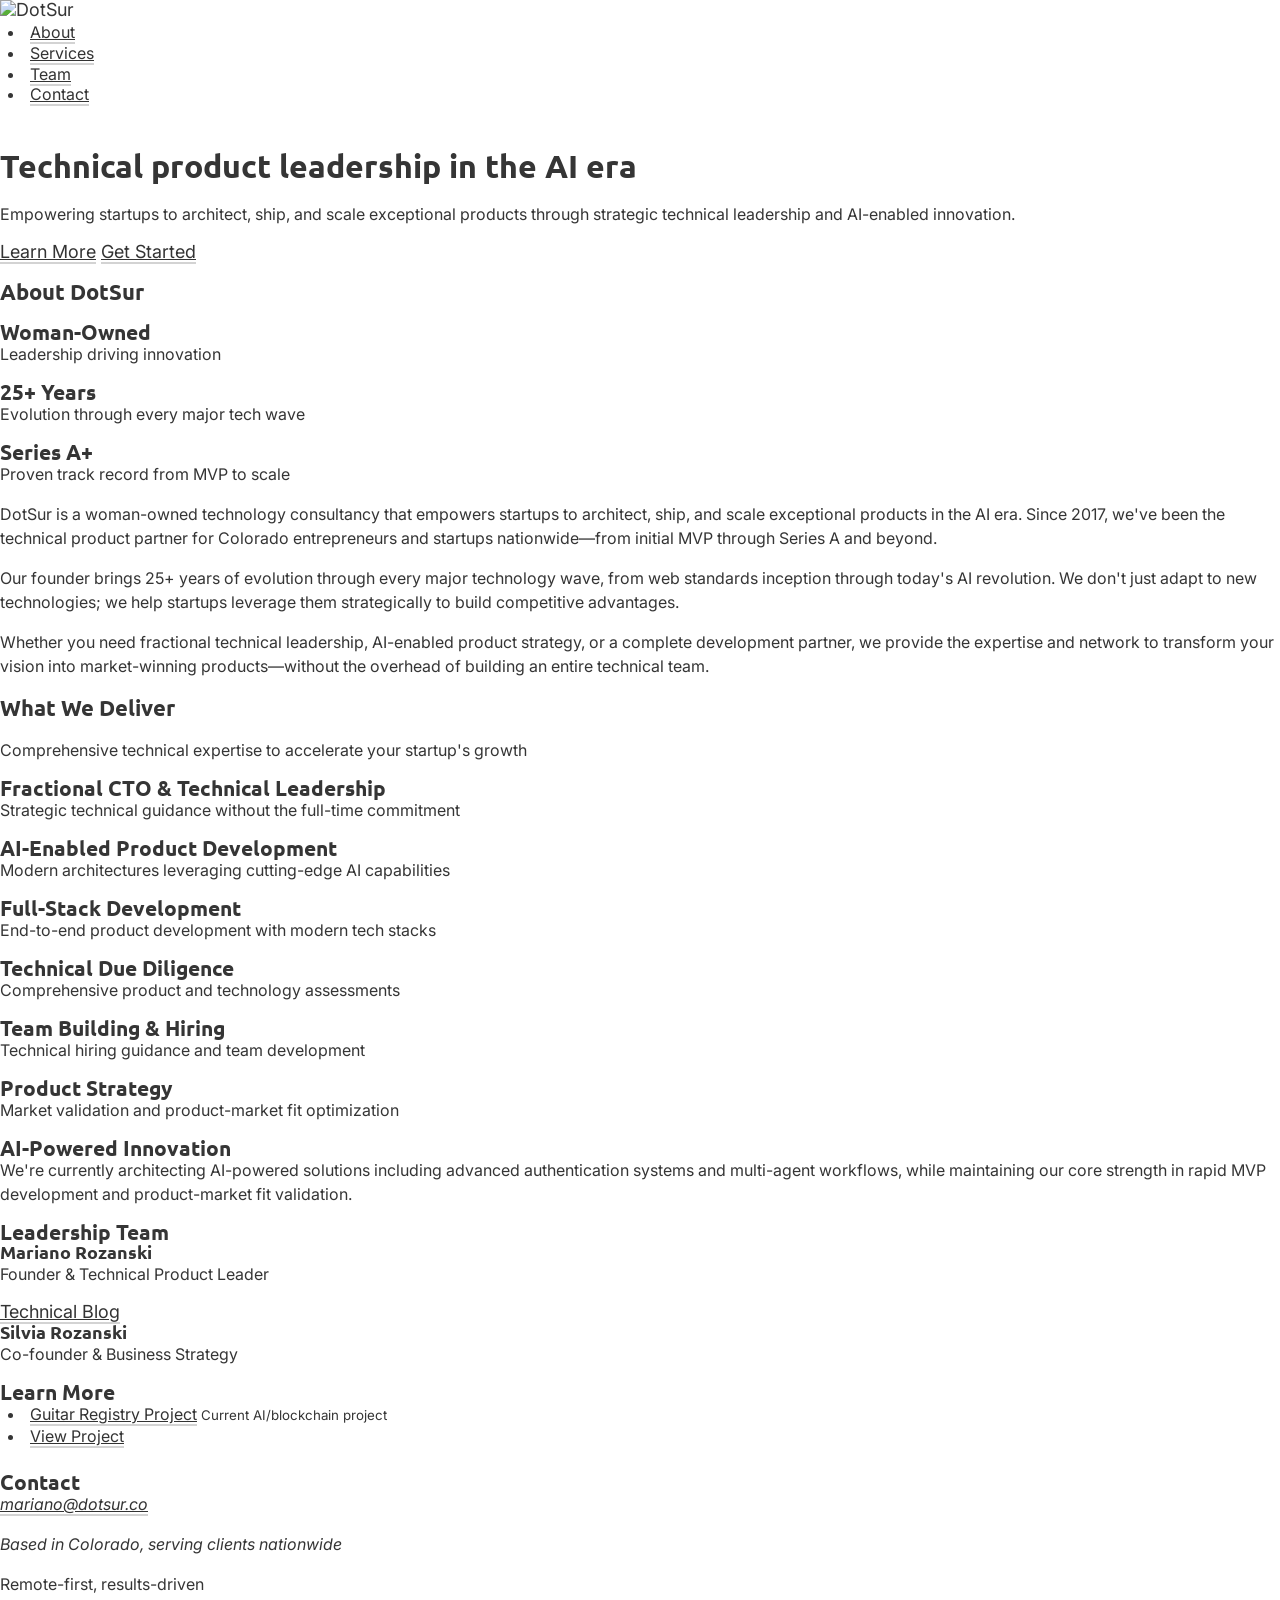
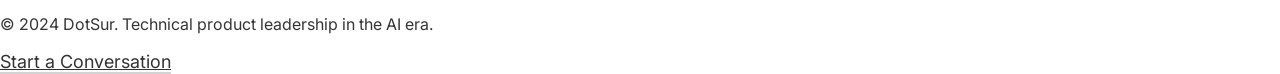
==== index.html @ f31065db "HTML structure and reset CSS" ====
<!DOCTYPE html>
<html lang="en">
<head>
    <meta charset="UTF-8">
    <meta name="viewport" content="width=device-width, initial-scale=1.0">
    <title>DotSur - Technical Product Leadership in the AI Era</title>
    <link rel="stylesheet" href="dotsur.css">
</head>
<body>
    <header>
        <nav>
            <div class="logo">
                <img src="dotsur-logo.svg" alt="DotSur">
            </div>
            <ul>
                <li><a href="#about">About</a></li>
                <li><a href="#services">Services</a></li>
                <li><a href="#team">Team</a></li>
                <li><a href="#contact">Contact</a></li>
            </ul>
        </nav>
    </header>

    <main>
        <section class="hero">
            <h1>
                Technical product leadership
                <span class="highlight">in the AI era</span>
            </h1>
            <p>Empowering startups to architect, ship, and scale exceptional products through strategic technical leadership and AI-enabled innovation.</p>
            <div class="cta-buttons">
                <a href="#about" class="btn primary">Learn More</a>
                <a href="#contact" class="btn secondary">Get Started</a>
            </div>
        </section>

        <section id="about" class="about">
            <h2>About DotSur</h2>
            
            <div class="highlights">
                <div class="highlight-item">
                    <h3>Woman-Owned</h3>
                    <p>Leadership driving innovation</p>
                </div>
                <div class="highlight-item">
                    <h3>25+ Years</h3>
                    <p>Evolution through every major tech wave</p>
                </div>
                <div class="highlight-item">
                    <h3>Series A+</h3>
                    <p>Proven track record from MVP to scale</p>
                </div>
            </div>

            <div class="about-content">
                <p>DotSur is a woman-owned technology consultancy that empowers startups to architect, ship, and scale exceptional products in the AI era. Since 2017, we've been the technical product partner for Colorado entrepreneurs and startups nationwide—from initial MVP through Series A and beyond.</p>
                
                <p>Our founder brings 25+ years of evolution through every major technology wave, from web standards inception through today's AI revolution. We don't just adapt to new technologies; we help startups leverage them strategically to build competitive advantages.</p>
                
                <p>Whether you need fractional technical leadership, AI-enabled product strategy, or a complete development partner, we provide the expertise and network to transform your vision into market-winning products—without the overhead of building an entire technical team.</p>
            </div>
        </section>

        <section id="services" class="services">
            <h2>What We Deliver</h2>
            <p class="services-subtitle">Comprehensive technical expertise to accelerate your startup's growth</p>
            
            <div class="services-grid">
                <article class="service">
                    <h3>Fractional CTO & Technical Leadership</h3>
                    <p>Strategic technical guidance without the full-time commitment</p>
                </article>
                
                <article class="service">
                    <h3>AI-Enabled Product Development</h3>
                    <p>Modern architectures leveraging cutting-edge AI capabilities</p>
                </article>
                
                <article class="service">
                    <h3>Full-Stack Development</h3>
                    <p>End-to-end product development with modern tech stacks</p>
                </article>
                
                <article class="service">
                    <h3>Technical Due Diligence</h3>
                    <p>Comprehensive product and technology assessments</p>
                </article>
                
                <article class="service">
                    <h3>Team Building & Hiring</h3>
                    <p>Technical hiring guidance and team development</p>
                </article>
                
                <article class="service">
                    <h3>Product Strategy</h3>
                    <p>Market validation and product-market fit optimization</p>
                </article>
            </div>

            <div class="current-focus">
                <h3>AI-Powered Innovation</h3>
                <p>We're currently architecting AI-powered solutions including advanced authentication systems and multi-agent workflows, while maintaining our core strength in rapid MVP development and product-market fit validation.</p>
            </div>
        </section>
    </main>

    <footer>
        <div class="footer-content">
            <div class="footer-section">
                <h3>Leadership Team</h3>
                <div class="team-member">
                    <h4>Mariano Rozanski</h4>
                    <p>Founder & Technical Product Leader</p>
                    <a href="https://www.linkedin.com/in/marianorozanski">Technical Blog</a>
                </div>
                <div class="team-member">
                    <h4>Silvia Rozanski</h4>
                    <p>Co-founder & Business Strategy</p>
                </div>
            </div>
            
            <div class="footer-section">
                <h3>Learn More</h3>
                <ul>
                    <li>
                        <a href="#">Guitar Registry Project</a>
                        <small>Current AI/blockchain project</small>
                    </li>
                    <li><a href="#">View Project</a></li>
                </ul>
            </div>
            
            <div class="footer-section">
                <h3>Contact</h3>
                <address>
                    <p><a href="mailto:mariano@dotsur.co">mariano@dotsur.co</a></p>
                    <p>Based in Colorado, serving clients nationwide</p>
                </address>
                <p class="tagline">Remote-first, results-driven</p>
            </div>
        </div>
        
        <div class="footer-bottom">
            <p>&copy; 2024 DotSur. Technical product leadership in the AI era.</p>
            <a href="#contact" class="btn">Start a Conversation</a>
        </div>
    </footer>
</body>
</html>
---- dotsur.css ----
/*
Theme Name: mrozanski-blog
Theme URI: https://mrozanski.github.io/
Author: Mariano Rozanski
Author URI: https://mrozanski.github.io/
Description: A minimalist, content-focused blog theme.
Version: 1.0
*/

/* ==========================
    FONT IMPORTS
   ========================== */

/* Google Fonts - Ubuntu and Inter */
@import url('https://fonts.googleapis.com/css2?family=Inter:ital,opsz,wght@0,14..32,100..900;1,14..32,100..900&family=Ubuntu:ital,wght@0,300;0,400;0,500;0,700;1,300;1,400;1,500;1,700&display=swap');

/* CSS Variables */
:root {
    --color-text: #353535ff;
    --caribbean-current: #3c6e71ff;
    --color-background: #ffffffff;
    --platinum: #d9d9d9ff;
    --indigo-dye: #284b63;
    --color-secondary: var(--indigo-dye);
    --color-accent: var(--caribbean-current);
    --header-height: 60px;
    --font-heading: 'Ubuntu', system-ui, sans-serif;
    --font-body: 'Inter', system-ui, sans-serif;
  }
  
  h1, h2, h3, h4, h5, h6 {
    font-family: var(--font-heading);
  }
  
  body, p, li, button {
    font-family: var(--font-body);
  }

/* Reset and base styles */
* {
    margin: 0;
    padding: 0;
    box-sizing: border-box;
}

body {
    line-height: 1.25rem;
    color: var(--color-text);
    background-color: var(--color-background);
    font-size: 18px;
    font-weight: 400;
    min-height: 100vh;
    display: flex;
    flex-direction: column;
}

p, li {
    font-size: 1rem;
    line-height: 1.5rem;
    margin-bottom: 1rem;
}

a:link,
a:visited {
    color: #333;
    border-bottom: 2px solid #d3d3d3;
}

a:hover {
    color: #333;
    border-bottom: 2px solid #666666;
}

/* List styling */
ul,
ol {
    line-height: 1.5rem;
    padding-left: 25px;
    list-style-position: outside;
    margin-bottom: 1.7rem;
}

ul li,
ol li {
    margin-bottom: -0.2rem;
    padding-left: 5px;
}

/* Heading styles */
h1,
h2 {
    font-family: var(--font-heading);
    line-height: 1.25;
    font-size: 2rem;
    font-weight: 600;
    margin: 1rem 0;
    text-align: left;
}

h2 {
    font-size: 1.4rem;
}

h2 a {
    border-bottom: none;
    color: inherit;
    transition: color 0.8s ease;
}

h2 a:hover {
    color: #b0b0b0;
    text-decoration: none;
}

img,
a img {
    border: 0;
    border-bottom: none;
    padding: 0;
}
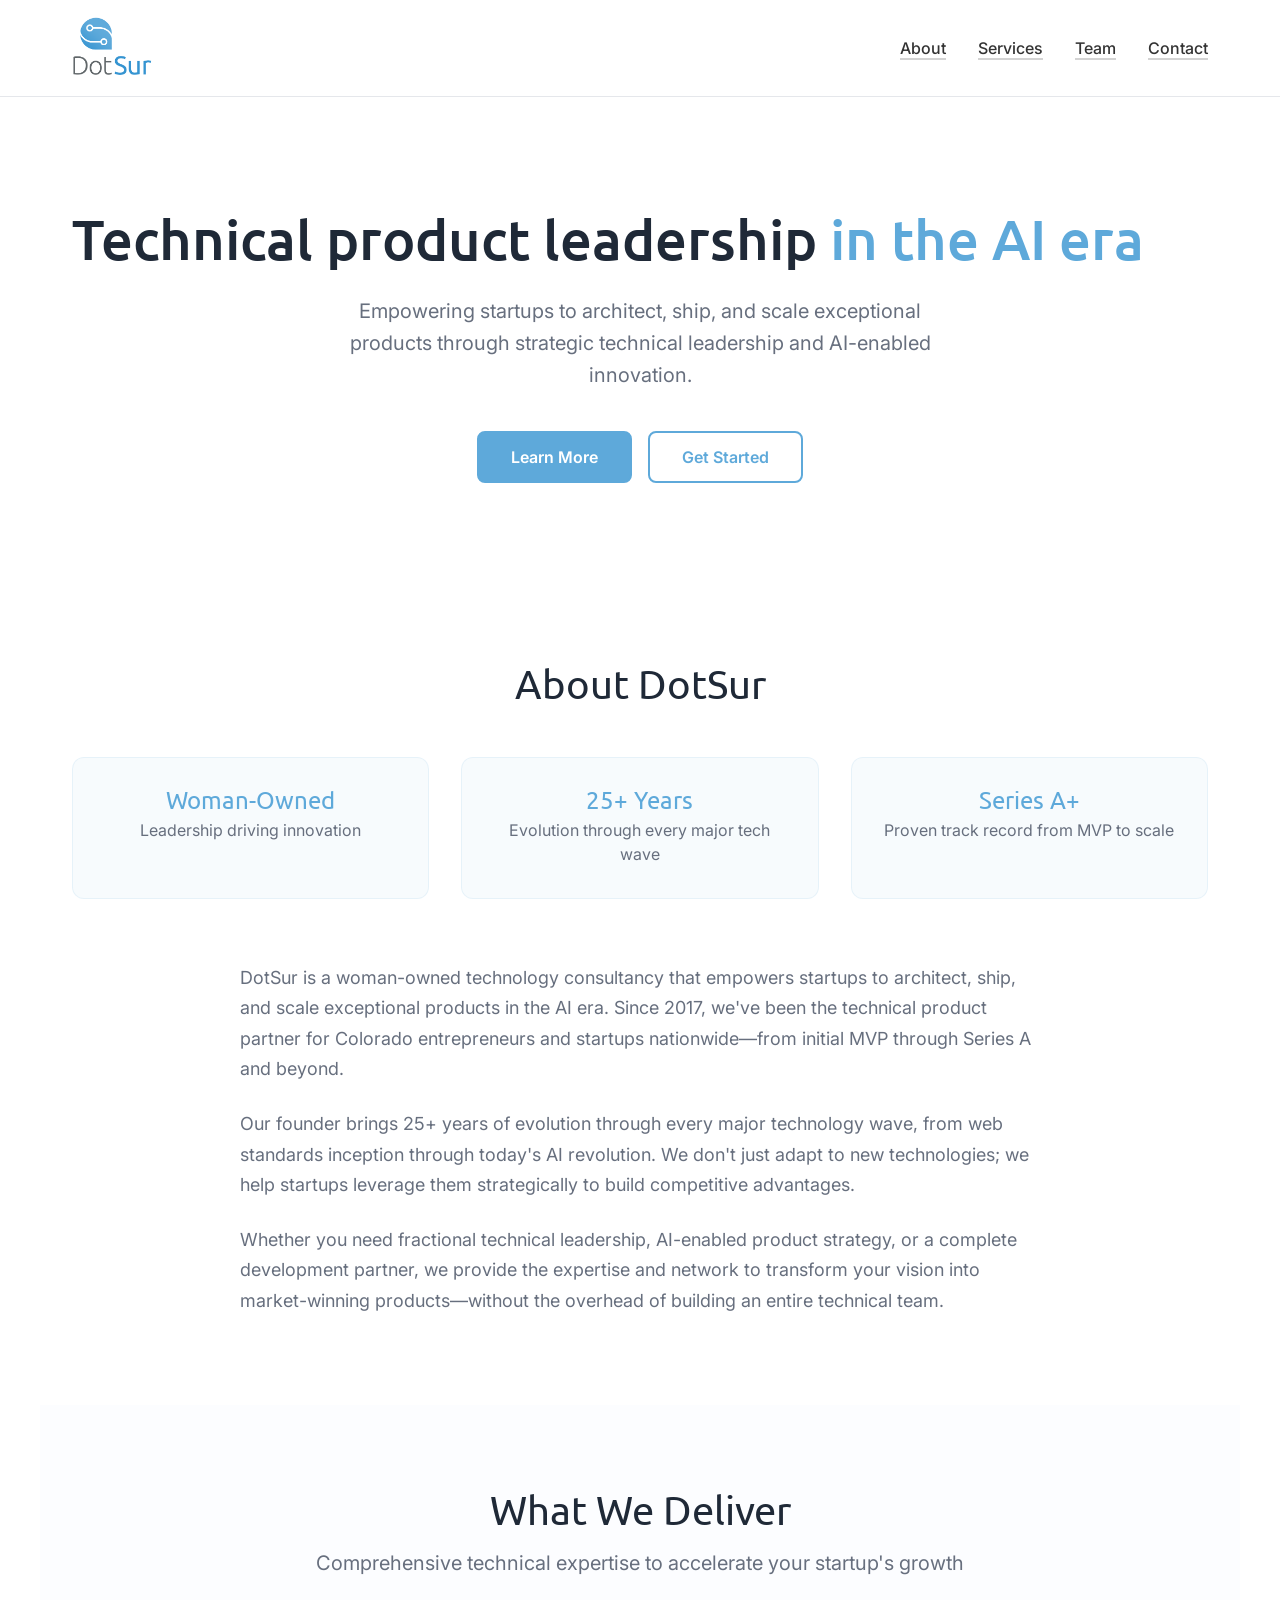
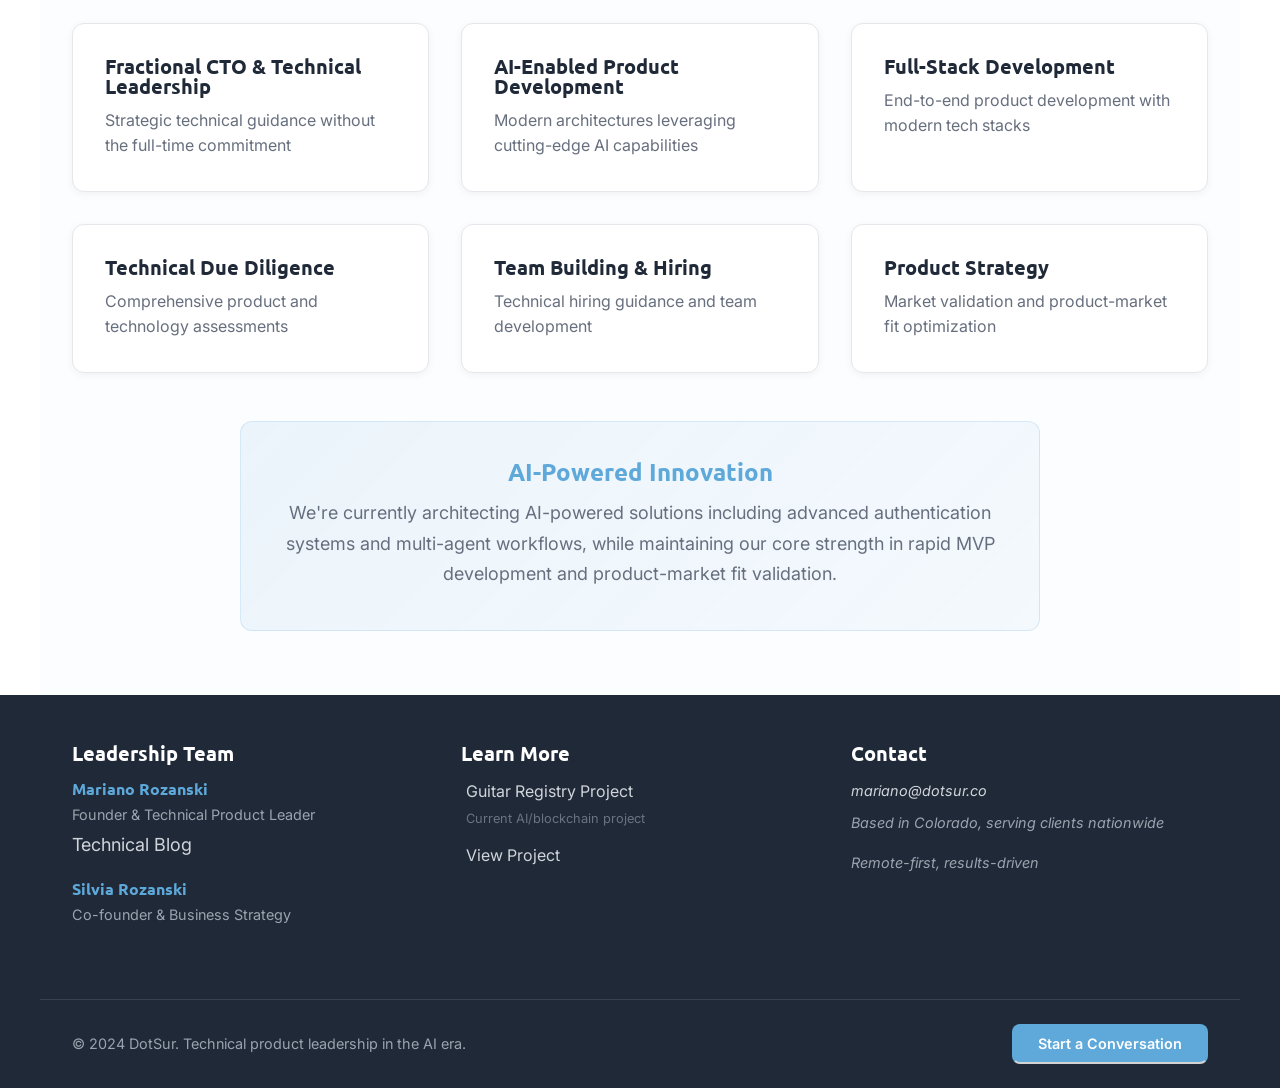
==== commit b48e0e32: "Logo, structure, and styles" ====
--- a/index.html
+++ b/index.html
@@ -10,7 +10,7 @@
     <header>
         <nav>
             <div class="logo">
-                <img src="dotsur-logo.svg" alt="DotSur">
+                <img src="dotsur-logo.png" alt="DotSur">
             </div>
             <ul>
                 <li><a href="#about">About</a></li>
--- a/dotsur.css
+++ b/dotsur.css
@@ -16,14 +16,9 @@
 
 /* CSS Variables */
 :root {
-    --color-text: #353535ff;
-    --caribbean-current: #3c6e71ff;
+    --color-text: #676f7e;
     --color-background: #ffffffff;
-    --platinum: #d9d9d9ff;
-    --indigo-dye: #284b63;
-    --color-secondary: var(--indigo-dye);
-    --color-accent: var(--caribbean-current);
-    --header-height: 60px;
+    --color-accent: #5EA9DA;
     --font-heading: 'Ubuntu', system-ui, sans-serif;
     --font-body: 'Inter', system-ui, sans-serif;
   }
@@ -92,7 +87,7 @@
     font-family: var(--font-heading);
     line-height: 1.25;
     font-size: 2rem;
-    font-weight: 600;
+    font-weight: 400;
     margin: 1rem 0;
     text-align: left;
 }
@@ -117,4 +112,466 @@
     border: 0;
     border-bottom: none;
     padding: 0;
-}+}
+
+/* ==========================
+    LAYOUT STRUCTURE
+   ========================== */
+
+/* Header and Navigation */
+header {
+    background: white;
+    border-bottom: 1px solid #e5e7eb;
+    position: sticky;
+    top: 0;
+    z-index: 100;
+}
+
+nav {
+    max-width: 1200px;
+    margin: 0 auto;
+    padding: 1rem 2rem;
+    display: flex;
+    justify-content: space-between;
+    align-items: center;
+}
+
+.logo img {
+    height: 60px;
+    width: auto;
+}
+
+nav ul {
+    display: flex;
+    list-style: none;
+    gap: 2rem;
+    margin: 0;
+    padding: 0;
+}
+
+nav ul li {
+    margin: 0;
+    padding: 0;
+}
+
+nav a {
+    color: var(--color-text);
+    text-decoration: none;
+    font-weight: 500;
+    border-bottom: none;
+    transition: color 0.3s ease;
+}
+
+nav a:hover {
+    color: var(--color-accent);
+    border-bottom: none;
+}
+
+/* Main Content Container */
+main {
+    flex: 1;
+    background-size: cover;
+}
+
+/* Section Base Styles */
+section {
+    padding: 4rem 2rem;
+    max-width: 1200px;
+    margin: 0 auto;
+}
+
+/* ==========================
+    HERO SECTION
+   ========================== */
+
+.hero {
+    text-align: center;
+    padding: 6rem 2rem;
+    /* background: linear-gradient(135deg, rgba(94, 169, 218, 0.05) 0%, rgba(94, 169, 218, 0.1) 100%); */
+}
+
+.hero h1 {
+    font-size: 3.5rem;
+    font-weight: 500;
+    line-height: 1.1;
+    margin-bottom: 1.5rem;
+    color: #1f2937;
+}
+
+.hero h1 .highlight {
+    color: var(--color-accent);
+}
+
+.hero p {
+    font-size: 1.25rem;
+    line-height: 1.6;
+    margin-bottom: 2.5rem;
+    max-width: 600px;
+    margin-left: auto;
+    margin-right: auto;
+    color: var(--color-text);
+}
+
+.cta-buttons {
+    display: flex;
+    gap: 1rem;
+    justify-content: center;
+    flex-wrap: wrap;
+}
+
+/* ==========================
+    BUTTONS
+   ========================== */
+
+.btn {
+    display: inline-block;
+    padding: 0.875rem 2rem;
+    border-radius: 8px;
+    font-weight: 600;
+    text-decoration: none;
+    transition: all 0.3s ease;
+    border: 2px solid transparent;
+    cursor: pointer;
+    font-size: 1rem;
+}
+
+.btn.primary {
+    background-color: var(--color-accent);
+    color: white;
+    border-color: var(--color-accent);
+}
+
+.btn.primary:hover {
+    background-color: #4a90c2;
+    border-color: #4a90c2;
+    transform: translateY(-2px);
+    box-shadow: 0 4px 12px rgba(94, 169, 218, 0.3);
+}
+
+.btn.secondary {
+    background-color: transparent;
+    color: var(--color-accent);
+    border-color: var(--color-accent);
+}
+
+.btn.secondary:hover {
+    background-color: var(--color-accent);
+    color: white;
+    transform: translateY(-2px);
+    box-shadow: 0 4px 12px rgba(94, 169, 218, 0.3);
+}
+
+/* ==========================
+    ABOUT SECTION
+   ========================== */
+
+.about {
+    background: white;
+}
+
+.about h2 {
+    text-align: center;
+    margin-bottom: 3rem;
+    color: #1f2937;
+    font-size: 2.5rem;
+}
+
+.highlights {
+    display: grid;
+    grid-template-columns: repeat(auto-fit, minmax(250px, 1fr));
+    gap: 2rem;
+    margin-bottom: 4rem;
+}
+
+.highlight-item {
+    text-align: center;
+    padding: 2rem;
+    border-radius: 12px;
+    background: rgba(94, 169, 218, 0.05);
+    border: 1px solid rgba(94, 169, 218, 0.1);
+}
+
+.highlight-item h3 {
+    font-size: 1.5rem;
+    font-weight: 400;
+    color: var(--color-accent);
+    margin-bottom: 0.5rem;
+}
+
+.highlight-item p {
+    color: var(--color-text);
+    margin-bottom: 0;
+}
+
+.about-content {
+    max-width: 800px;
+    margin: 0 auto;
+}
+
+.about-content p {
+    font-size: 1.125rem;
+    line-height: 1.7;
+    margin-bottom: 1.5rem;
+}
+
+/* ==========================
+    SERVICES SECTION
+   ========================== */
+
+.services {
+    background: rgba(94, 169, 218, 0.02);
+}
+
+.services h2 {
+    text-align: center;
+    margin-bottom: 1rem;
+    color: #1f2937;
+    font-size: 2.5rem;
+}
+
+.services-subtitle {
+    text-align: center;
+    font-size: 1.25rem;
+    color: var(--color-text);
+    margin-bottom: 3rem;
+}
+
+.services-grid {
+    display: grid;
+    grid-template-columns: repeat(auto-fit, minmax(350px, 1fr));
+    gap: 2rem;
+    margin-bottom: 3rem;
+}
+
+.service {
+    background: white;
+    padding: 2rem;
+    border-radius: 12px;
+    box-shadow: 0 2px 8px rgba(0, 0, 0, 0.05);
+    border: 1px solid #e5e7eb;
+    transition: transform 0.3s ease, box-shadow 0.3s ease;
+}
+
+.service:hover {
+    transform: translateY(-4px);
+    box-shadow: 0 8px 25px rgba(0, 0, 0, 0.1);
+}
+
+.service h3 {
+    font-size: 1.25rem;
+    font-weight: 600;
+    color: #1f2937;
+    margin-bottom: 0.75rem;
+}
+
+.service p {
+    color: var(--color-text);
+    margin-bottom: 0;
+    line-height: 1.6;
+}
+
+.current-focus {
+    background: linear-gradient(135deg, rgba(94, 169, 218, 0.1) 0%, rgba(94, 169, 218, 0.05) 100%);
+    padding: 2.5rem;
+    border-radius: 12px;
+    border: 1px solid rgba(94, 169, 218, 0.2);
+    max-width: 800px;
+    margin: 0 auto;
+}
+
+.current-focus h3 {
+    font-size: 1.5rem;
+    color: var(--color-accent);
+    margin-bottom: 1rem;
+    text-align: center;
+}
+
+.current-focus p {
+    font-size: 1.125rem;
+    line-height: 1.7;
+    margin-bottom: 0;
+    text-align: center;
+}
+
+/* ==========================
+    FOOTER
+   ========================== */
+
+footer {
+    background: #1f2937;
+    color: #d1d5db;
+    margin-top: auto;
+}
+
+.footer-content {
+    display: grid;
+    grid-template-columns: repeat(auto-fit, minmax(250px, 1fr));
+    gap: 2rem;
+    max-width: 1200px;
+    margin: 0 auto;
+    padding: 3rem 2rem;
+}
+
+.footer-section h3 {
+    color: white;
+    font-size: 1.25rem;
+    margin-bottom: 1rem;
+}
+
+.footer-section h4 {
+    color: var(--color-accent);
+    font-size: 1rem;
+    margin-bottom: 0.25rem;
+}
+
+.footer-section p {
+    color: #9ca3af;
+    margin-bottom: 0.5rem;
+    font-size: 0.9rem;
+}
+
+.footer-section ul {
+    list-style: none;
+    padding: 0;
+    margin: 0;
+}
+
+.footer-section li {
+    margin-bottom: 0.75rem;
+}
+
+.footer-section a {
+    color: #d1d5db;
+    text-decoration: none;
+    border-bottom: none;
+    transition: color 0.3s ease;
+}
+
+.footer-section a:hover {
+    color: var(--color-accent);
+    border-bottom: none;
+}
+
+.footer-section small {
+    display: block;
+    color: #6b7280;
+    font-size: 0.8rem;
+    margin-top: 0.25rem;
+}
+
+.team-member {
+    margin-bottom: 1.5rem;
+}
+
+.tagline {
+    font-style: italic;
+    color: var(--color-accent);
+    margin-top: 1rem;
+}
+
+.footer-bottom {
+    border-top: 1px solid #374151;
+    padding: 1.5rem 2rem;
+    max-width: 1200px;
+    margin: 0 auto;
+    display: flex;
+    justify-content: space-between;
+    align-items: center;
+    flex-wrap: wrap;
+    gap: 1rem;
+}
+
+.footer-bottom p {
+    color: #9ca3af;
+    margin: 0;
+    font-size: 0.9rem;
+}
+
+.footer-bottom .btn {
+    background-color: var(--color-accent);
+    color: white;
+    padding: 0.5rem 1.5rem;
+    font-size: 0.9rem;
+}
+
+/* ==========================
+    RESPONSIVE DESIGN
+   ========================== */
+
+@media (max-width: 768px) {
+    /* Navigation */
+    nav {
+        padding: 1rem;
+        flex-direction: column;
+        gap: 1rem;
+    }
+    
+    nav ul {
+        gap: 1rem;
+    }
+    .logo img {
+        height: 50px;
+    /* Hero */
+    .hero {
+        padding: 4rem 1rem;
+    }
+    
+    .hero h1 {
+        font-size: 2.5rem;
+    }
+    
+    .hero p {
+        font-size: 1.125rem;
+    }
+    
+    .cta-buttons {
+        flex-direction: column;
+        align-items: center;
+    }
+    
+    /* Sections */
+    section {
+        padding: 3rem 1rem;
+    }
+    
+    /* Grids */
+    .highlights {
+        grid-template-columns: 1fr;
+        gap: 1.5rem;
+    }
+    
+    .services-grid {
+        grid-template-columns: 1fr;
+        gap: 1.5rem;
+    }
+    
+    .footer-content {
+        grid-template-columns: 1fr;
+        padding: 2rem 1rem;
+    }
+    
+    .footer-bottom {
+        flex-direction: column;
+        text-align: center;
+        padding: 1.5rem 1rem;
+    }
+}
+
+@media (max-width: 480px) {
+    .hero h1 {
+        font-size: 2rem;
+    }
+    
+    .btn {
+        width: 100%;
+        text-align: center;
+    }
+    
+    .services-grid {
+        grid-template-columns: 1fr;
+    }
+    
+    .service {
+        padding: 1.5rem;
+    }
+}
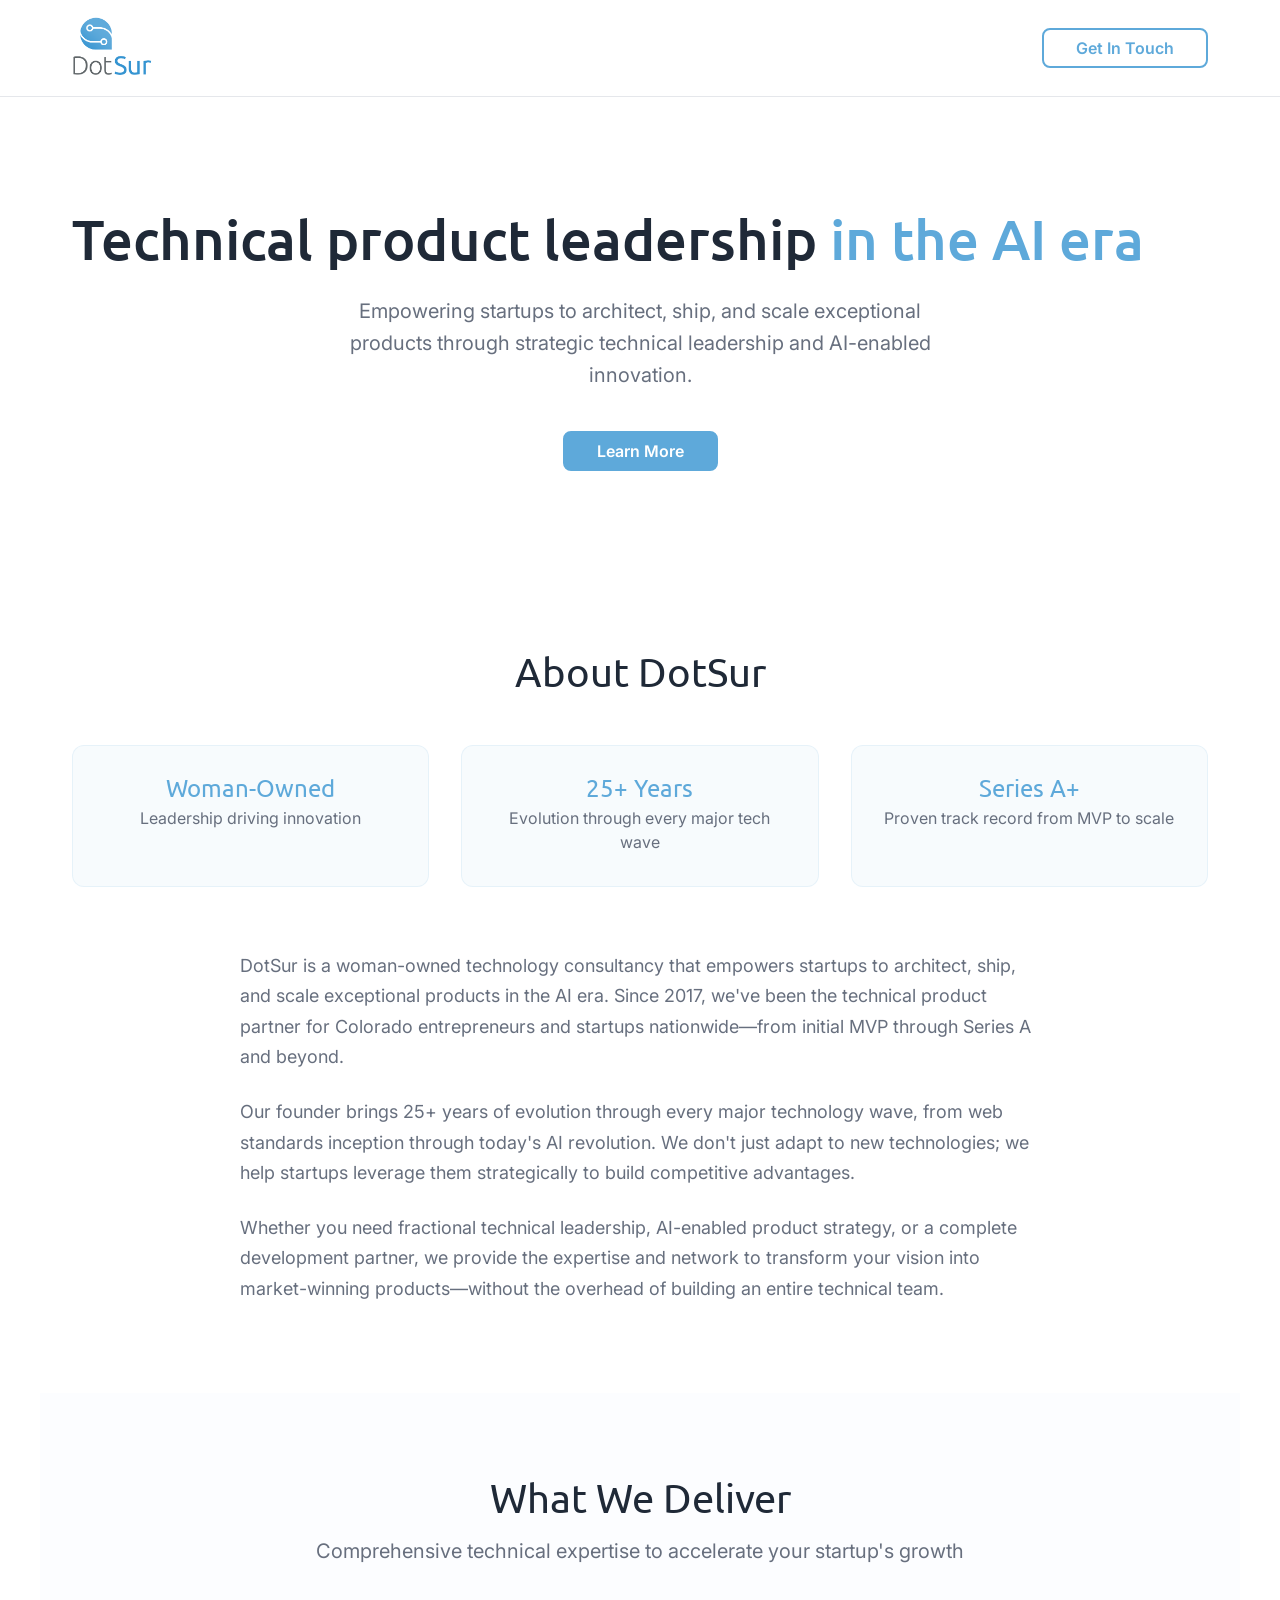
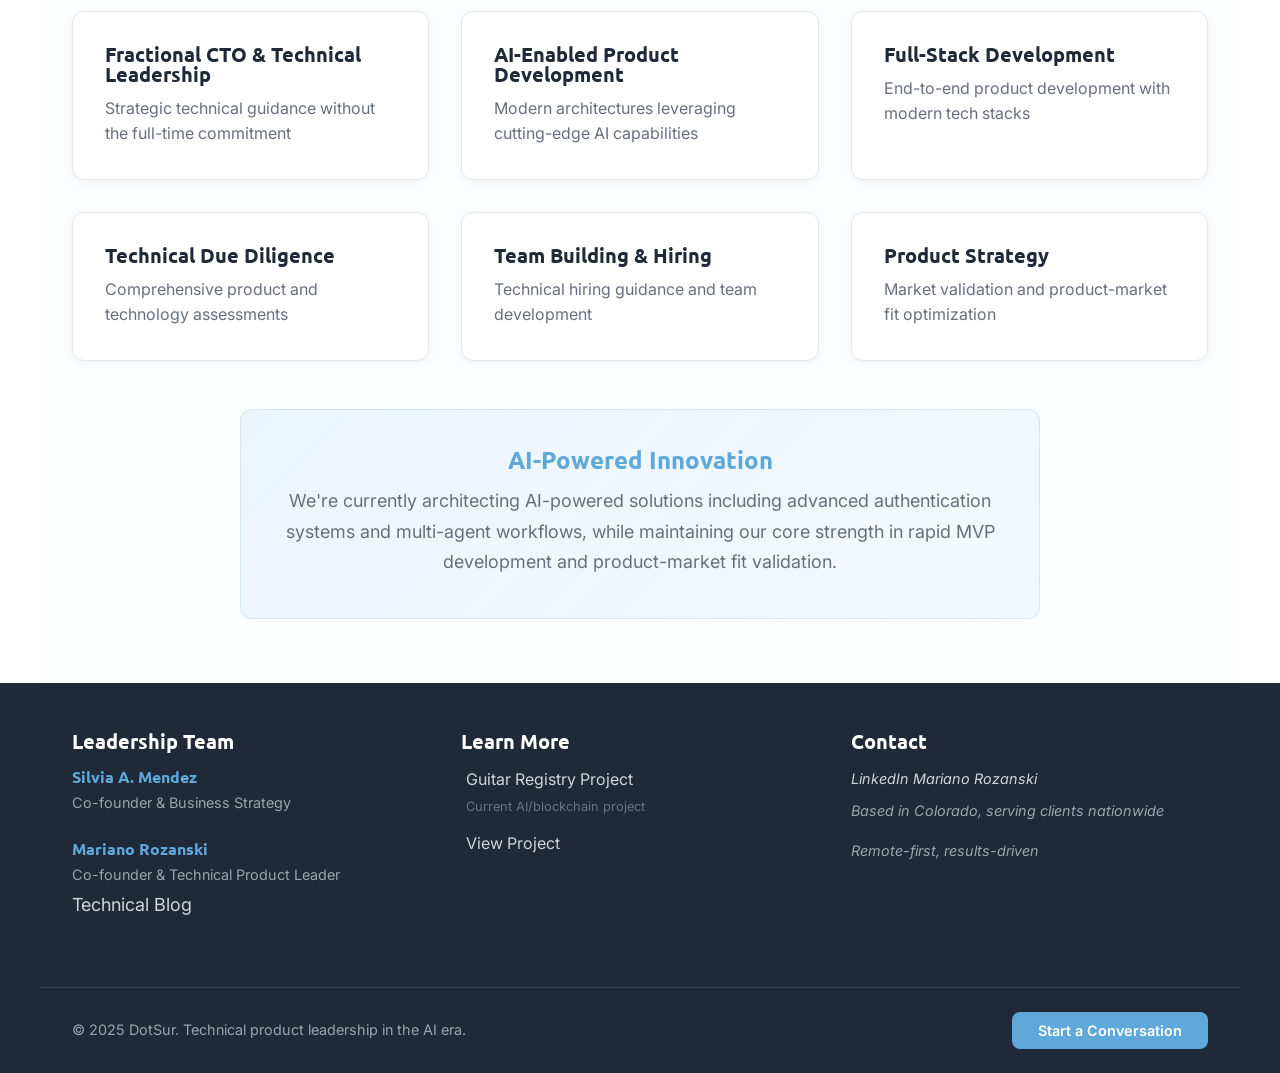
==== commit 81951628: "v1.0 Contact Form and handler, favicon" ====
--- a/index.html
+++ b/index.html
@@ -5,6 +5,7 @@
     <meta name="viewport" content="width=device-width, initial-scale=1.0">
     <title>DotSur - Technical Product Leadership in the AI Era</title>
     <link rel="stylesheet" href="dotsur.css">
+    <link rel="icon" href="favicon.ico">
 </head>
 <body>
     <header>
@@ -12,12 +13,15 @@
             <div class="logo">
                 <img src="dotsur-logo.png" alt="DotSur">
             </div>
-            <ul>
+            <!-- <ul>
                 <li><a href="#about">About</a></li>
                 <li><a href="#services">Services</a></li>
                 <li><a href="#team">Team</a></li>
                 <li><a href="#contact">Contact</a></li>
-            </ul>
+            </ul> -->
+            <div class="cta">
+                <button class="btn secondary" onclick="openContactForm()">Get In Touch</button>
+            </div>
         </nav>
     </header>
 
@@ -30,7 +34,7 @@
             <p>Empowering startups to architect, ship, and scale exceptional products through strategic technical leadership and AI-enabled innovation.</p>
             <div class="cta-buttons">
                 <a href="#about" class="btn primary">Learn More</a>
-                <a href="#contact" class="btn secondary">Get Started</a>
+                <!-- <button class="btn secondary" onclick="openContactForm()">Get In Touch</button> -->
             </div>
         </section>
 
@@ -109,13 +113,13 @@
             <div class="footer-section">
                 <h3>Leadership Team</h3>
                 <div class="team-member">
+                    <h4>Silvia A. Mendez</h4>
+                    <p>Co-founder & Business Strategy</p>
+                </div>
+                <div class="team-member">
                     <h4>Mariano Rozanski</h4>
-                    <p>Founder & Technical Product Leader</p>
-                    <a href="https://www.linkedin.com/in/marianorozanski">Technical Blog</a>
-                </div>
-                <div class="team-member">
-                    <h4>Silvia Rozanski</h4>
-                    <p>Co-founder & Business Strategy</p>
+                    <p>Co-founder & Technical Product Leader</p>
+                    <a href="https://mrozanski.github.io">Technical Blog</a>
                 </div>
             </div>
             
@@ -133,7 +137,7 @@
             <div class="footer-section">
                 <h3>Contact</h3>
                 <address>
-                    <p><a href="mailto:mariano@dotsur.co">mariano@dotsur.co</a></p>
+                    <p><a href="https://www.linkedin.com/in/marianorozanski/">LinkedIn Mariano Rozanski</a></p>
                     <p>Based in Colorado, serving clients nationwide</p>
                 </address>
                 <p class="tagline">Remote-first, results-driven</p>
@@ -141,9 +145,115 @@
         </div>
         
         <div class="footer-bottom">
-            <p>&copy; 2024 DotSur. Technical product leadership in the AI era.</p>
-            <a href="#contact" class="btn">Start a Conversation</a>
+            <p>&copy; 2025 DotSur. Technical product leadership in the AI era.</p>
+            <!-- <a href="#contact" class="btn">Start a Conversation</a> -->
+            <button class="btn primary" onclick="openContactForm()">Start a Conversation</button>
         </div>
     </footer>
+     <!-- Contact Form Overlay -->
+     <div id="contactOverlay" class="overlay" onclick="closeContactForm(event)">
+        <div class="form-container" onclick="event.stopPropagation()">
+            <h2>Contact Us</h2>
+            
+            <div id="successMessage" class="success-message">
+                Thank you! Your message has been sent successfully.
+            </div>
+            
+            <div id="errorMessage" class="error-message">
+                Something went wrong. Please try again.
+            </div>
+            
+            <form id="contactForm">
+                <div class="form-group">
+                    <label for="email">Email Address</label>
+                    <input type="email" id="email" name="email" required>
+                </div>
+                
+                <div class="form-group">
+                    <label for="message">Message</label>
+                    <textarea id="message" name="message" required placeholder="Tell us about your project or question..."></textarea>
+                </div>
+                
+                <div class="form-actions">
+                    <button type="button" class="btn btn-secondary" onclick="closeContactForm()">Cancel</button>
+                    <button type="submit" class="btn btn-primary">Send Message</button>
+                </div>
+            </form>
+        </div>
+    </div>
+    <script>
+        function openContactForm() {
+            document.getElementById('contactOverlay').classList.add('active');
+            document.body.style.overflow = 'hidden';
+        }
+
+        function closeContactForm(event) {
+            if (event && event.target !== event.currentTarget) return;
+            
+            document.getElementById('contactOverlay').classList.remove('active');
+            document.body.style.overflow = 'auto';
+            
+            // Reset form
+            document.getElementById('contactForm').reset();
+            document.getElementById('successMessage').style.display = 'none';
+            document.getElementById('errorMessage').style.display = 'none';
+        }
+
+        // Handle form submission
+        document.getElementById('contactForm').addEventListener('submit', async function(e) {
+            e.preventDefault();
+            
+            const form = e.target;
+            const submitBtn = form.querySelector('button[type="submit"]');
+            const originalText = submitBtn.textContent;
+            
+            // Show loading state
+            submitBtn.textContent = 'Sending...';
+            form.classList.add('loading');
+            
+            // Hide any previous messages
+            document.getElementById('successMessage').style.display = 'none';
+            document.getElementById('errorMessage').style.display = 'none';
+            
+            try {
+                const formData = new FormData(form);
+                
+                const response = await fetch('contact_handler.php', {
+                    method: 'POST',
+                    body: formData
+                });
+                
+                const result = await response.json();
+                
+                if (result.success) {
+                    document.getElementById('successMessage').style.display = 'block';
+                    form.reset();
+                    
+                    // Close form after 2 seconds
+                    setTimeout(() => {
+                        closeContactForm();
+                    }, 2000);
+                } else {
+                    throw new Error(result.message || 'Unknown error');
+                }
+                
+            } catch (error) {
+                console.error('Error:', error);
+                document.getElementById('errorMessage').style.display = 'block';
+                document.getElementById('errorMessage').textContent = 'Failed to send message. Please try again.';
+            } finally {
+                // Reset loading state
+                submitBtn.textContent = originalText;
+                form.classList.remove('loading');
+            }
+        });
+
+        // Close on Escape key
+        document.addEventListener('keydown', function(e) {
+            if (e.key === 'Escape') {
+                closeContactForm();
+            }
+        });
+    </script>
 </body>
 </html>
--- a/dotsur.css
+++ b/dotsur.css
@@ -141,7 +141,7 @@
     width: auto;
 }
 
-nav ul {
+nav ul, nav.cta {
     display: flex;
     list-style: none;
     gap: 2rem;
@@ -225,7 +225,7 @@
 
 .btn {
     display: inline-block;
-    padding: 0.875rem 2rem;
+    padding: 0.5rem 2rem;
     border-radius: 8px;
     font-weight: 600;
     text-decoration: none;
@@ -493,6 +493,139 @@
     padding: 0.5rem 1.5rem;
     font-size: 0.9rem;
 }
+/* Overlay Styles */
+.overlay {
+    display: none;
+    position: fixed;
+    top: 0;
+    left: 0;
+    width: 100%;
+    height: 100%;
+    background: rgba(0, 0, 0, 0.7);
+    z-index: 1000;
+    backdrop-filter: blur(5px);
+}
+
+.overlay.active {
+    display: flex;
+    align-items: center;
+    justify-content: center;
+}
+
+.overlay .form-container {
+    background: white;
+    color: #333;
+    padding: 2rem;
+    border-radius: 15px;
+    width: 90%;
+    max-width: 500px;
+    box-shadow: 0 20px 60px rgba(0, 0, 0, 0.3);
+    transform: scale(0.8);
+    opacity: 0;
+    transition: all 0.3s ease;
+}
+
+.overlay.active .form-container {
+    transform: scale(1);
+    opacity: 1;
+}
+
+.overlay .form-container h2 {
+    margin-bottom: 1.5rem;
+    text-align: center;
+    color: #333;
+}
+
+.overlay .form-group {
+    margin-bottom: 1rem;
+}
+
+.overlay .form-group label {
+    display: block;
+    margin-bottom: 0.5rem;
+    font-weight: 500;
+    color: #555;
+}
+
+.overlay .form-group input,
+.overlay .form-group textarea {
+    width: 100%;
+    padding: 12px;
+    border: 2px solid #e1e1e1;
+    border-radius: 8px;
+    font-size: 1rem;
+    transition: border-color 0.3s ease;
+}
+
+.overlay .form-group input:focus,
+.overlay .form-group textarea:focus {
+    outline: none;
+    border-color: #667eea;
+}
+
+.overlay .form-group textarea {
+    resize: vertical;
+    min-height: 100px;
+}
+
+.overlay .form-actions {
+    display: flex;
+    gap: 1rem;
+    margin-top: 1.5rem;
+}
+
+.overlay .btn {
+    flex: 1;
+    padding: 12px;
+    border: none;
+    border-radius: 8px;
+    font-size: 1rem;
+    cursor: pointer;
+    transition: all 0.3s ease;
+}
+
+.overlay .btn-primary {
+    background: #667eea;
+    color: white;
+}
+
+.overlay .btn-primary:hover {
+    background: #5a6fd8;
+}
+
+.overlay .btn-secondary {
+    background: #f1f1f1;
+    color: #333;
+}
+
+.overlay .btn-secondary:hover {
+    background: #e1e1e1;
+}
+
+.overlay .loading {
+    opacity: 0.7;
+    pointer-events: none;
+}
+
+.overlay .success-message {
+    display: none;
+    background: #d4edda;
+    color: #155724;
+    padding: 1rem;
+    border-radius: 8px;
+    margin-bottom: 1rem;
+    text-align: center;
+}
+
+.overlay .error-message {
+    display: none;
+    background: #f8d7da;
+    color: #721c24;
+    padding: 1rem;
+    border-radius: 8px;
+    margin-bottom: 1rem;
+    text-align: center;
+}
 
 /* ==========================
     RESPONSIVE DESIGN
@@ -555,6 +688,10 @@
         text-align: center;
         padding: 1.5rem 1rem;
     }
+    .form-container {
+        padding: 1.5rem;
+        margin: 1rem;
+    }
 }
 
 @media (max-width: 480px) {
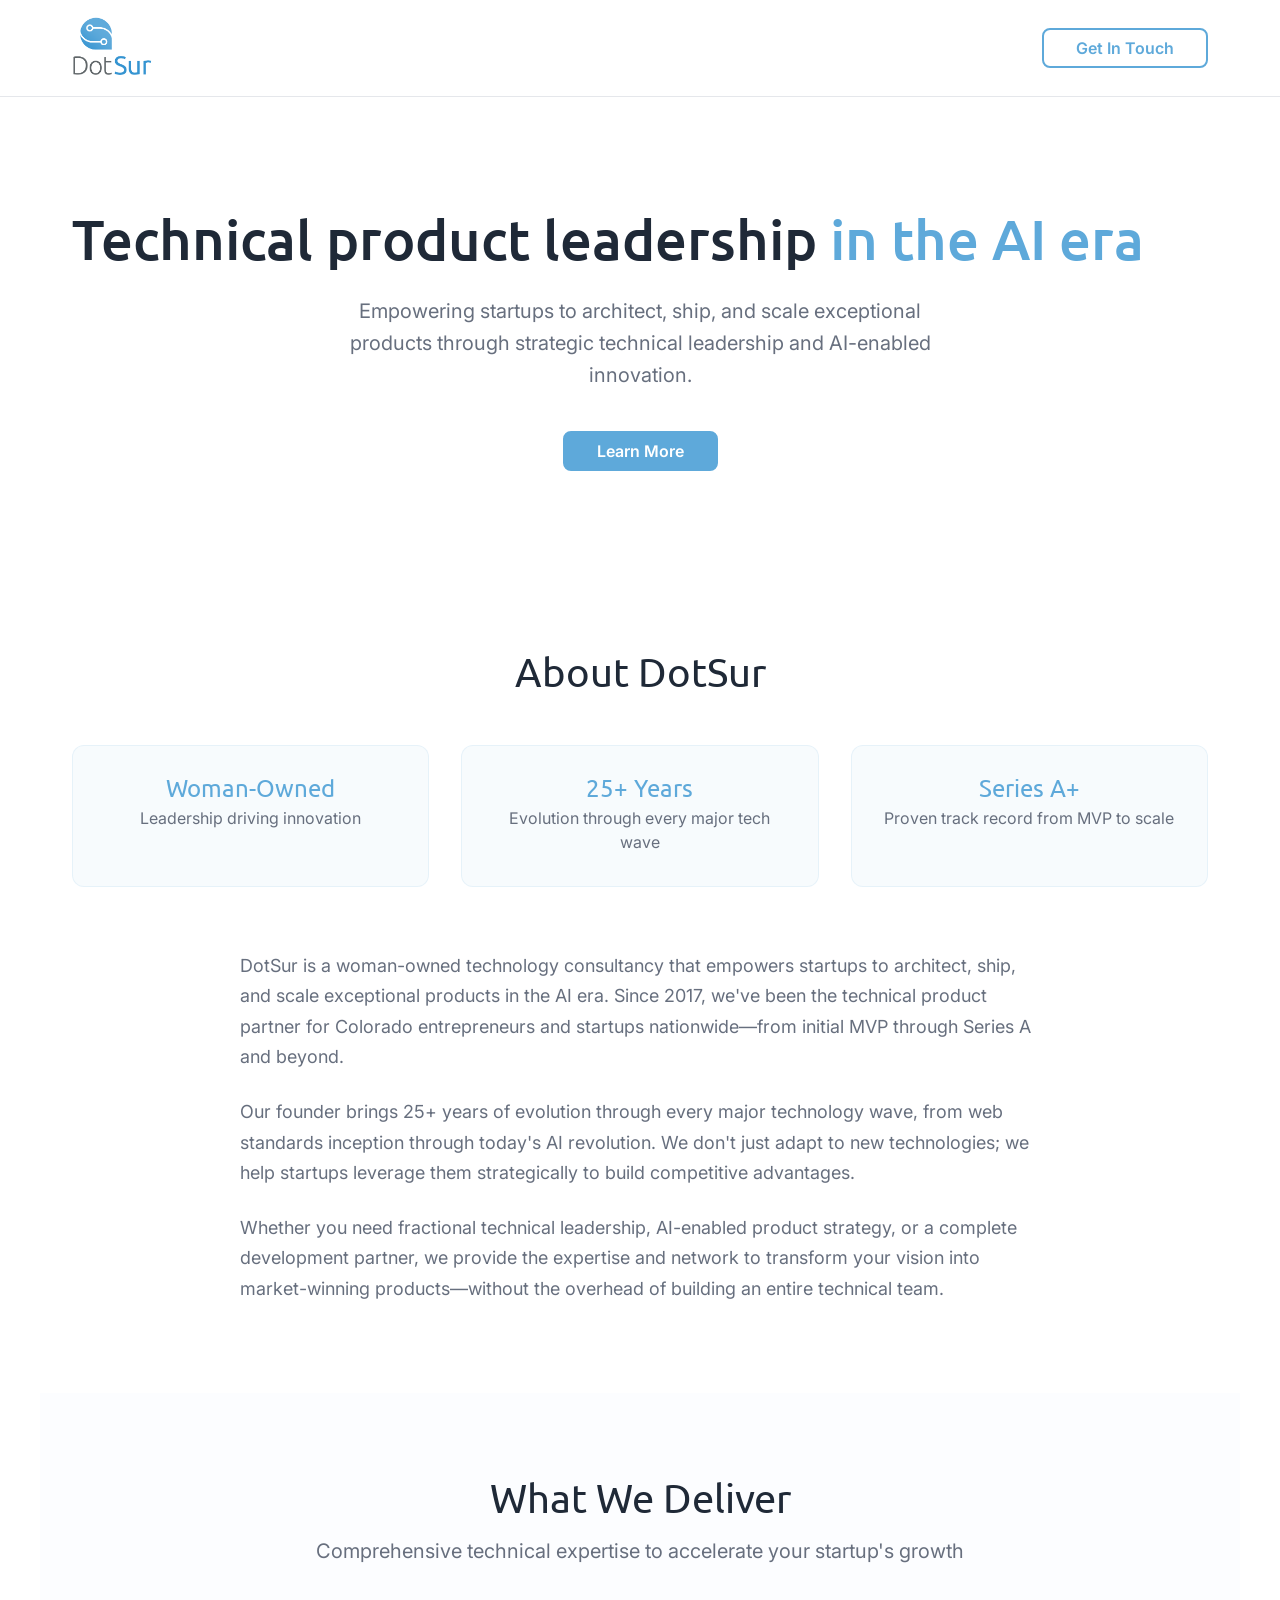
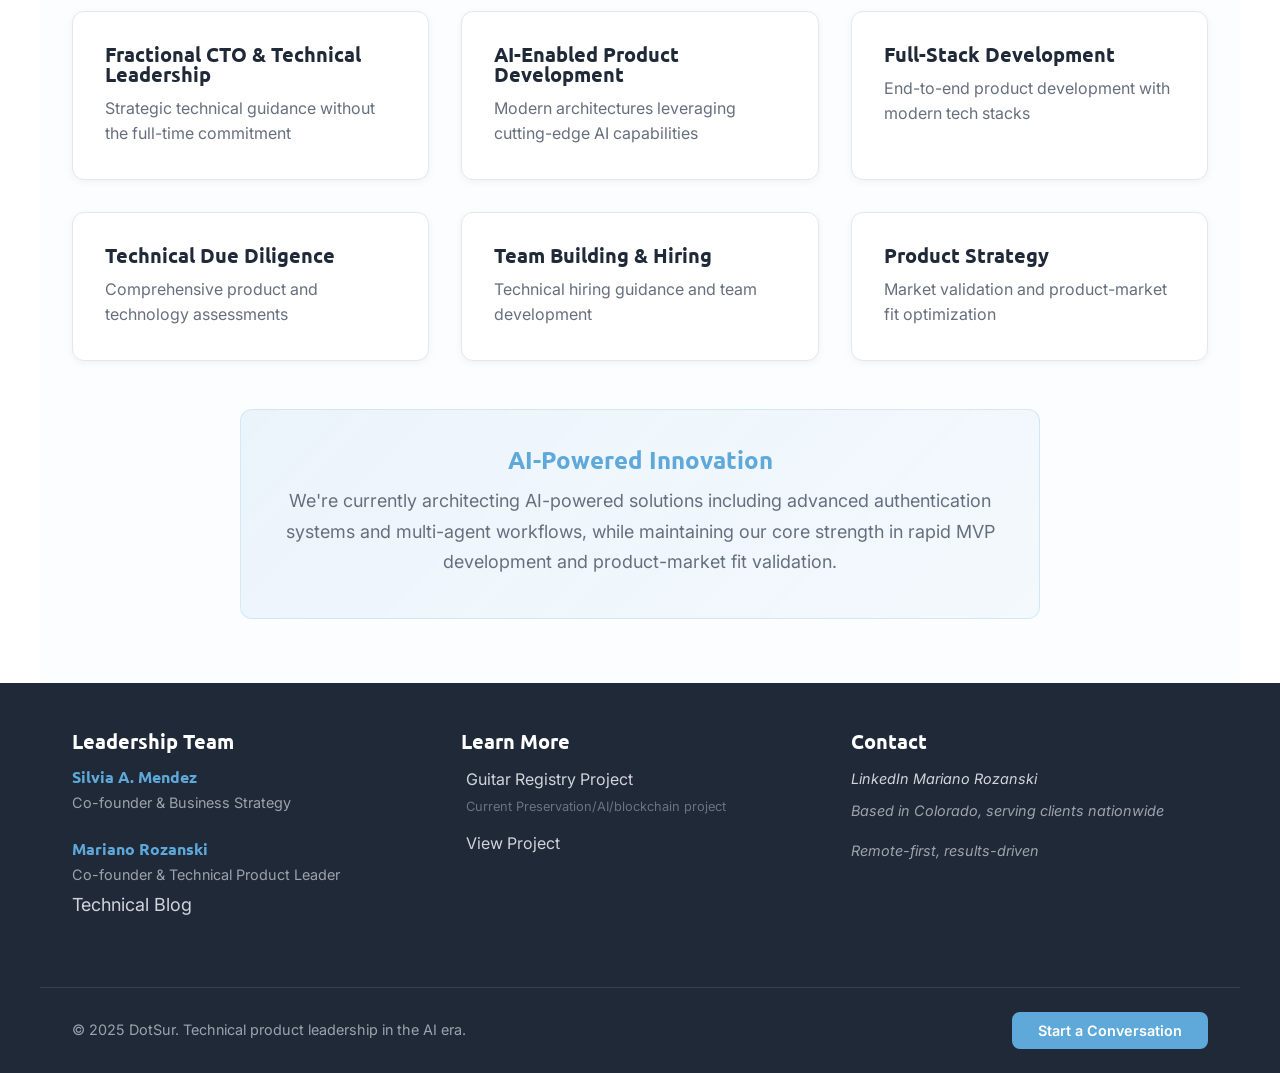
==== commit e6ce8b54: "Change form handler to formspree" ====
--- a/index.html
+++ b/index.html
@@ -127,8 +127,8 @@
                 <h3>Learn More</h3>
                 <ul>
                     <li>
-                        <a href="#">Guitar Registry Project</a>
-                        <small>Current AI/blockchain project</small>
+                        <a href="https://universalguitarregistry.com/">Guitar Registry Project</a>
+                        <small>Current Preservation/AI/blockchain project</small>
                     </li>
                     <li><a href="#">View Project</a></li>
                 </ul>
@@ -217,24 +217,25 @@
             
             try {
                 const formData = new FormData(form);
-                
-                const response = await fetch('contact_handler.php', {
+
+                const response = await fetch('https://formspree.io/f/xreapabn', {
                     method: 'POST',
+                    headers: { 'Accept': 'application/json' },
                     body: formData
                 });
-                
+
                 const result = await response.json();
-                
-                if (result.success) {
+
+                if (response.ok) {
                     document.getElementById('successMessage').style.display = 'block';
                     form.reset();
-                    
+
                     // Close form after 2 seconds
                     setTimeout(() => {
                         closeContactForm();
                     }, 2000);
                 } else {
-                    throw new Error(result.message || 'Unknown error');
+                    throw new Error((result.errors || []).map(e => e.message).join(', ') || 'Unknown error');
                 }
                 
             } catch (error) {
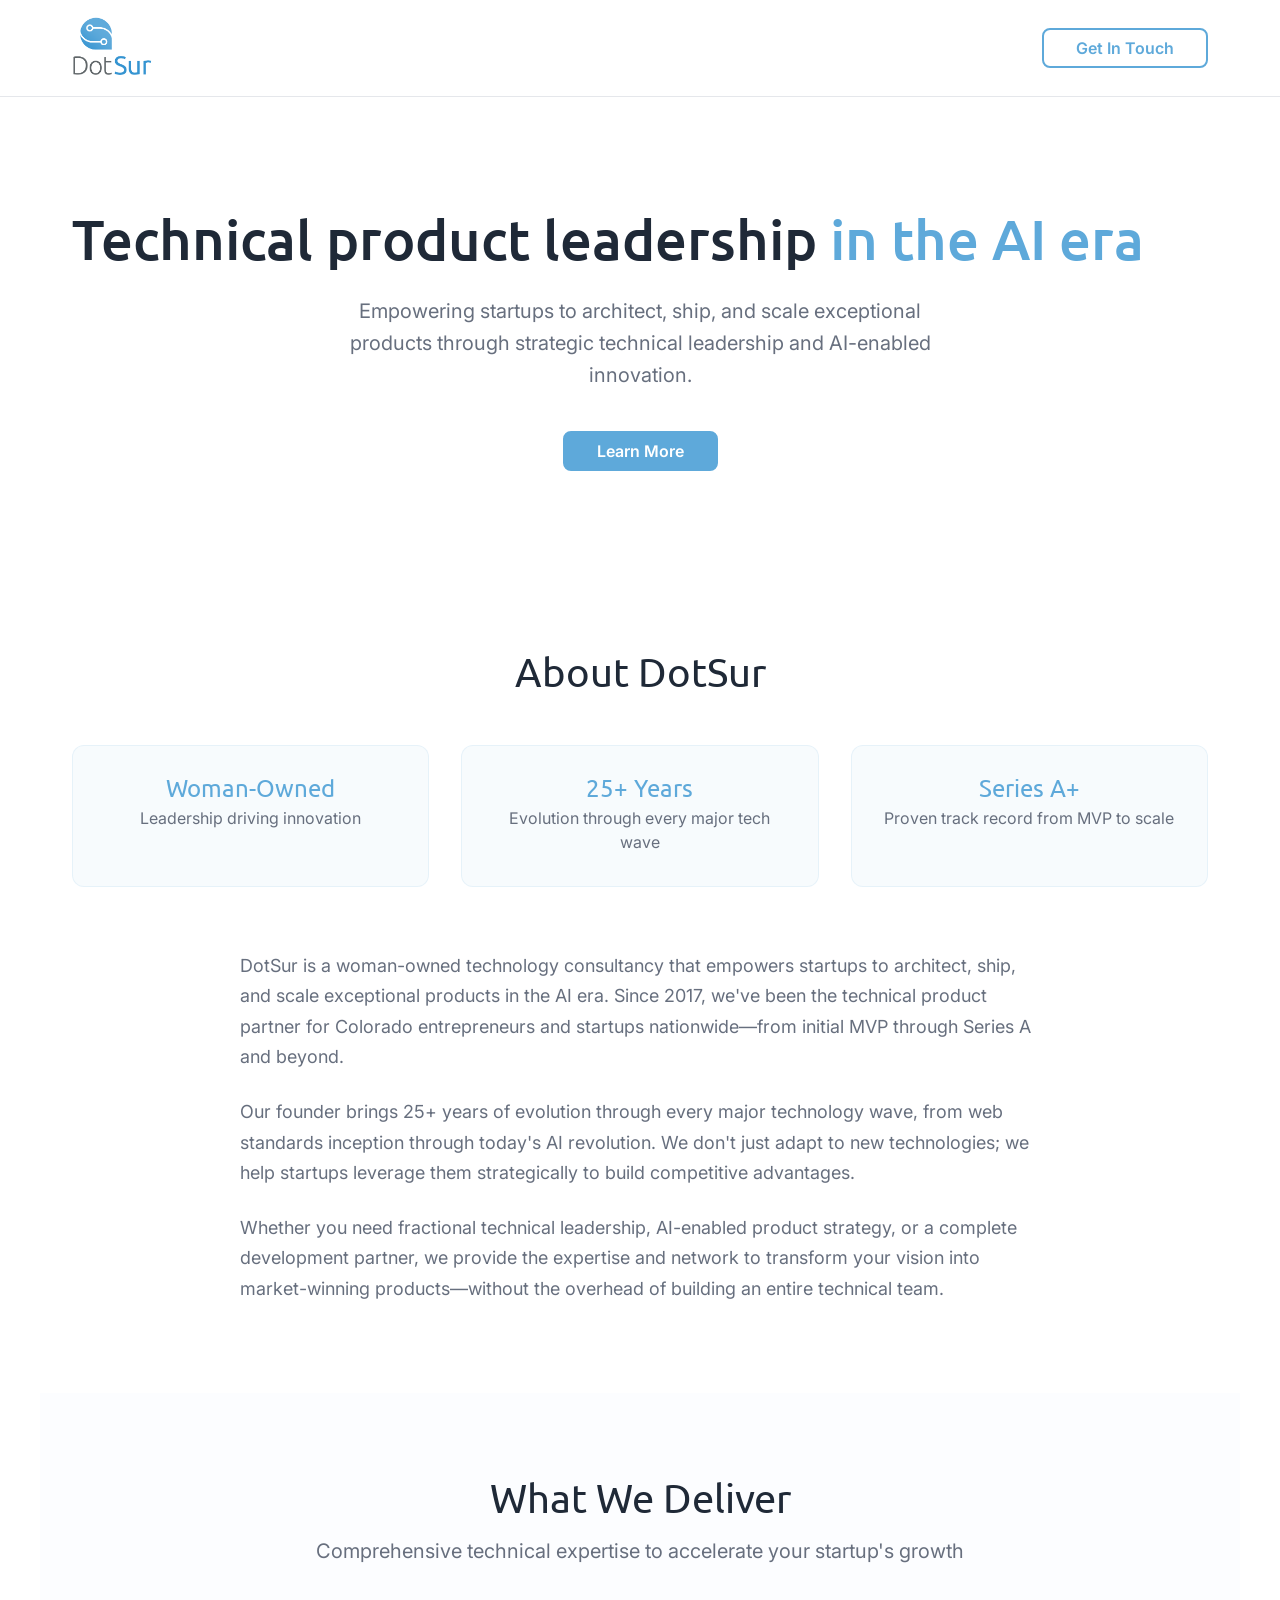
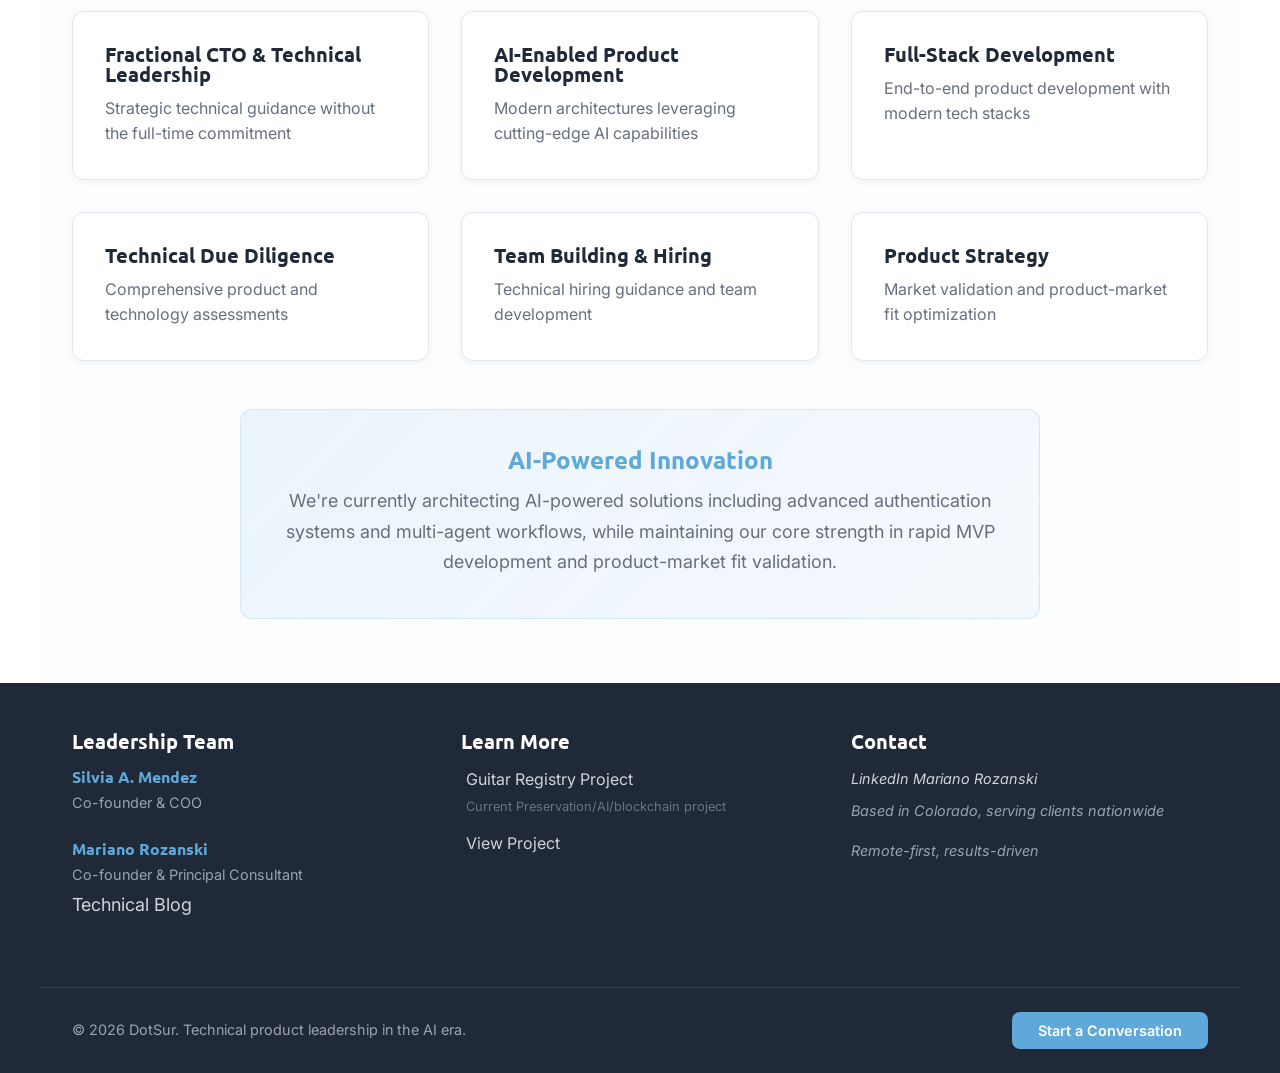
==== commit fed26afb: "Update footer year" ====
--- a/index.html
+++ b/index.html
@@ -114,11 +114,11 @@
                 <h3>Leadership Team</h3>
                 <div class="team-member">
                     <h4>Silvia A. Mendez</h4>
-                    <p>Co-founder & Business Strategy</p>
+                    <p>Co-founder & COO</p>
                 </div>
                 <div class="team-member">
                     <h4>Mariano Rozanski</h4>
-                    <p>Co-founder & Technical Product Leader</p>
+                    <p>Co-founder & Principal Consultant</p>
                     <a href="https://mrozanski.github.io">Technical Blog</a>
                 </div>
             </div>
@@ -145,7 +145,7 @@
         </div>
         
         <div class="footer-bottom">
-            <p>&copy; 2025 DotSur. Technical product leadership in the AI era.</p>
+            <p>&copy; 2026 DotSur. Technical product leadership in the AI era.</p>
             <!-- <a href="#contact" class="btn">Start a Conversation</a> -->
             <button class="btn primary" onclick="openContactForm()">Start a Conversation</button>
         </div>
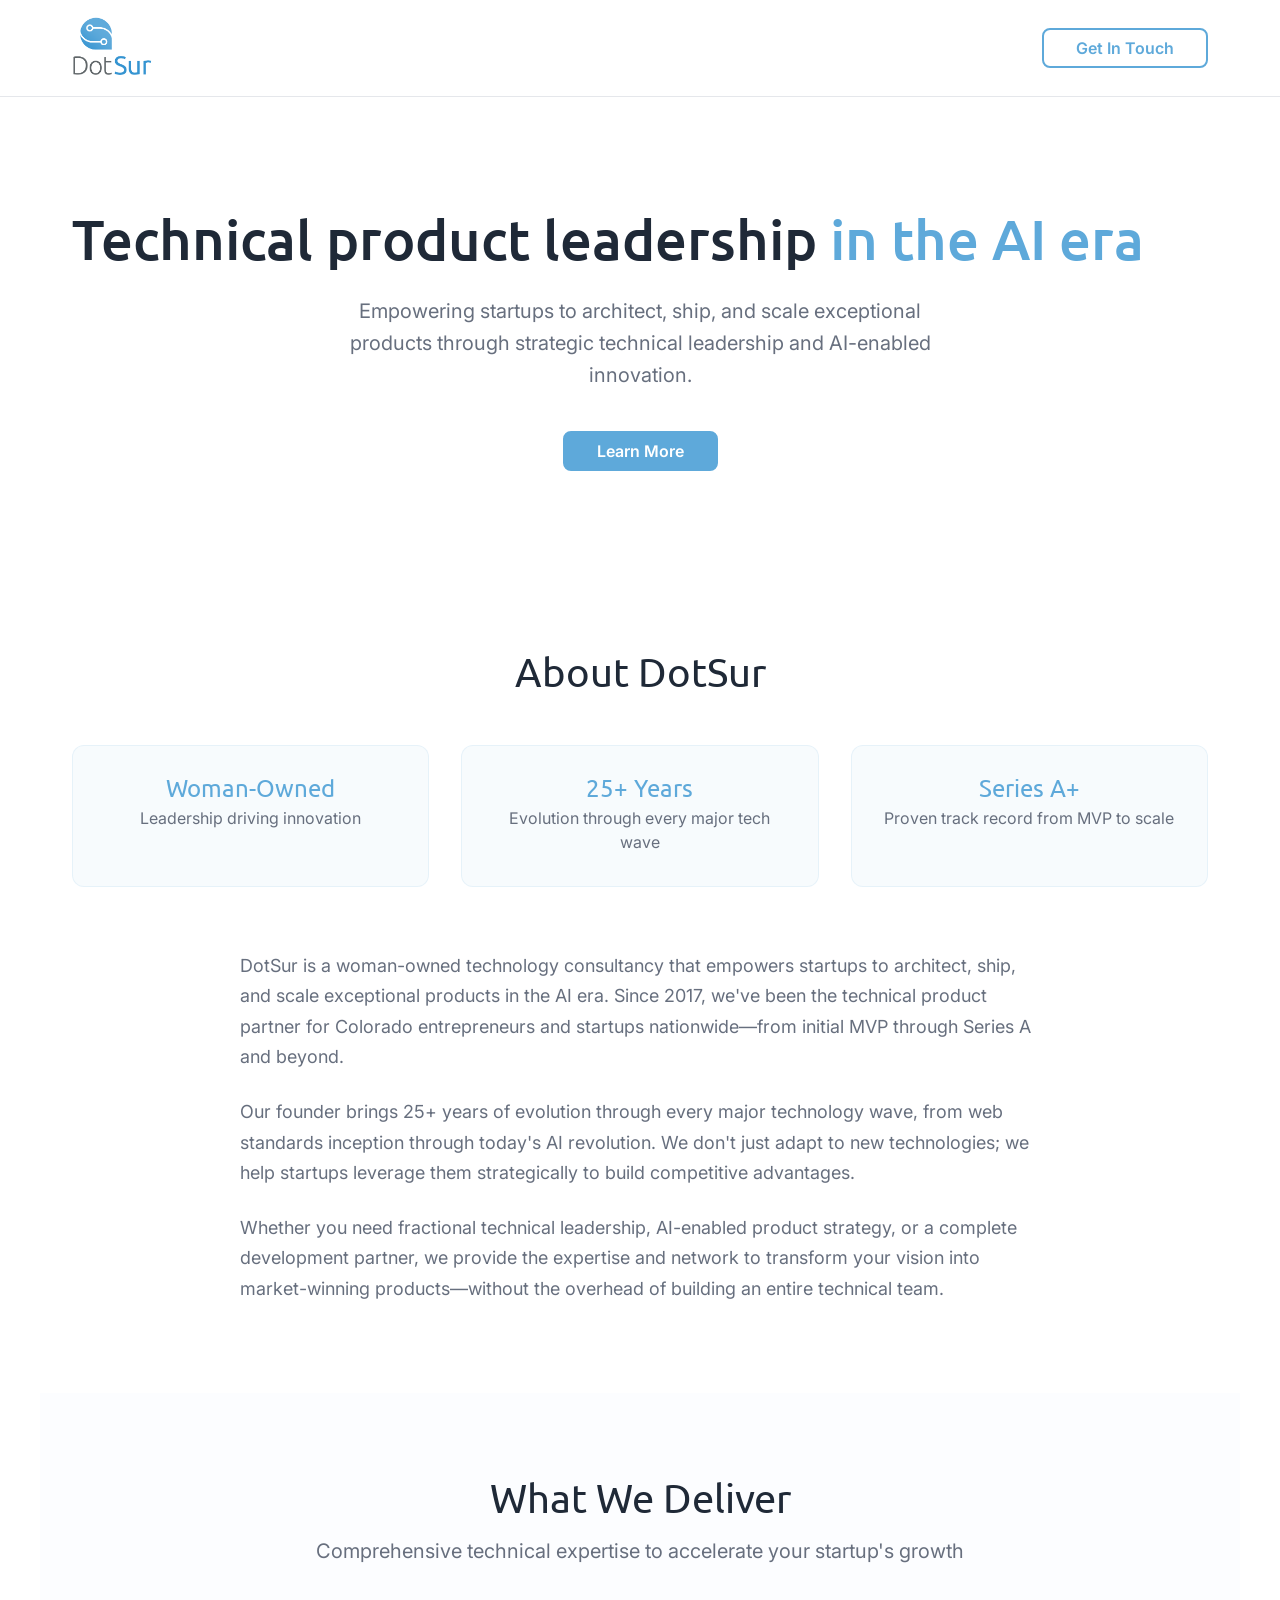
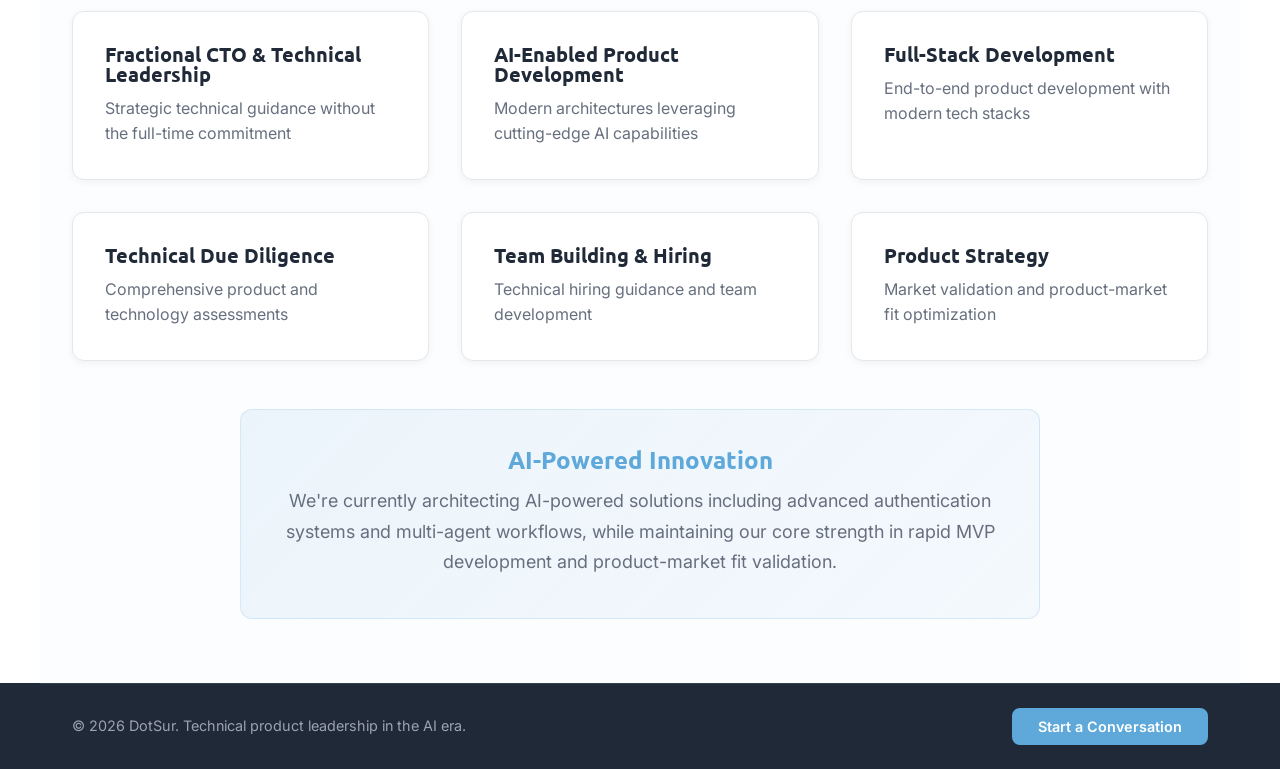
==== commit 0734002e: "Footer cleanup" ====
--- a/index.html
+++ b/index.html
@@ -109,40 +109,7 @@
     </main>
 
     <footer>
-        <div class="footer-content">
-            <div class="footer-section">
-                <h3>Leadership Team</h3>
-                <div class="team-member">
-                    <h4>Silvia A. Mendez</h4>
-                    <p>Co-founder & COO</p>
-                </div>
-                <div class="team-member">
-                    <h4>Mariano Rozanski</h4>
-                    <p>Co-founder & Principal Consultant</p>
-                    <a href="https://mrozanski.github.io">Technical Blog</a>
-                </div>
-            </div>
-            
-            <div class="footer-section">
-                <h3>Learn More</h3>
-                <ul>
-                    <li>
-                        <a href="https://universalguitarregistry.com/">Guitar Registry Project</a>
-                        <small>Current Preservation/AI/blockchain project</small>
-                    </li>
-                    <li><a href="#">View Project</a></li>
-                </ul>
-            </div>
-            
-            <div class="footer-section">
-                <h3>Contact</h3>
-                <address>
-                    <p><a href="https://www.linkedin.com/in/marianorozanski/">LinkedIn Mariano Rozanski</a></p>
-                    <p>Based in Colorado, serving clients nationwide</p>
-                </address>
-                <p class="tagline">Remote-first, results-driven</p>
-            </div>
-        </div>
+        
         
         <div class="footer-bottom">
             <p>&copy; 2026 DotSur. Technical product leadership in the AI era.</p>
--- a/dotsur.css
+++ b/dotsur.css
@@ -1,12 +1,3 @@
-/*
-Theme Name: mrozanski-blog
-Theme URI: https://mrozanski.github.io/
-Author: Mariano Rozanski
-Author URI: https://mrozanski.github.io/
-Description: A minimalist, content-focused blog theme.
-Version: 1.0
-*/
-
 /* ==========================
     FONT IMPORTS
    ========================== */
